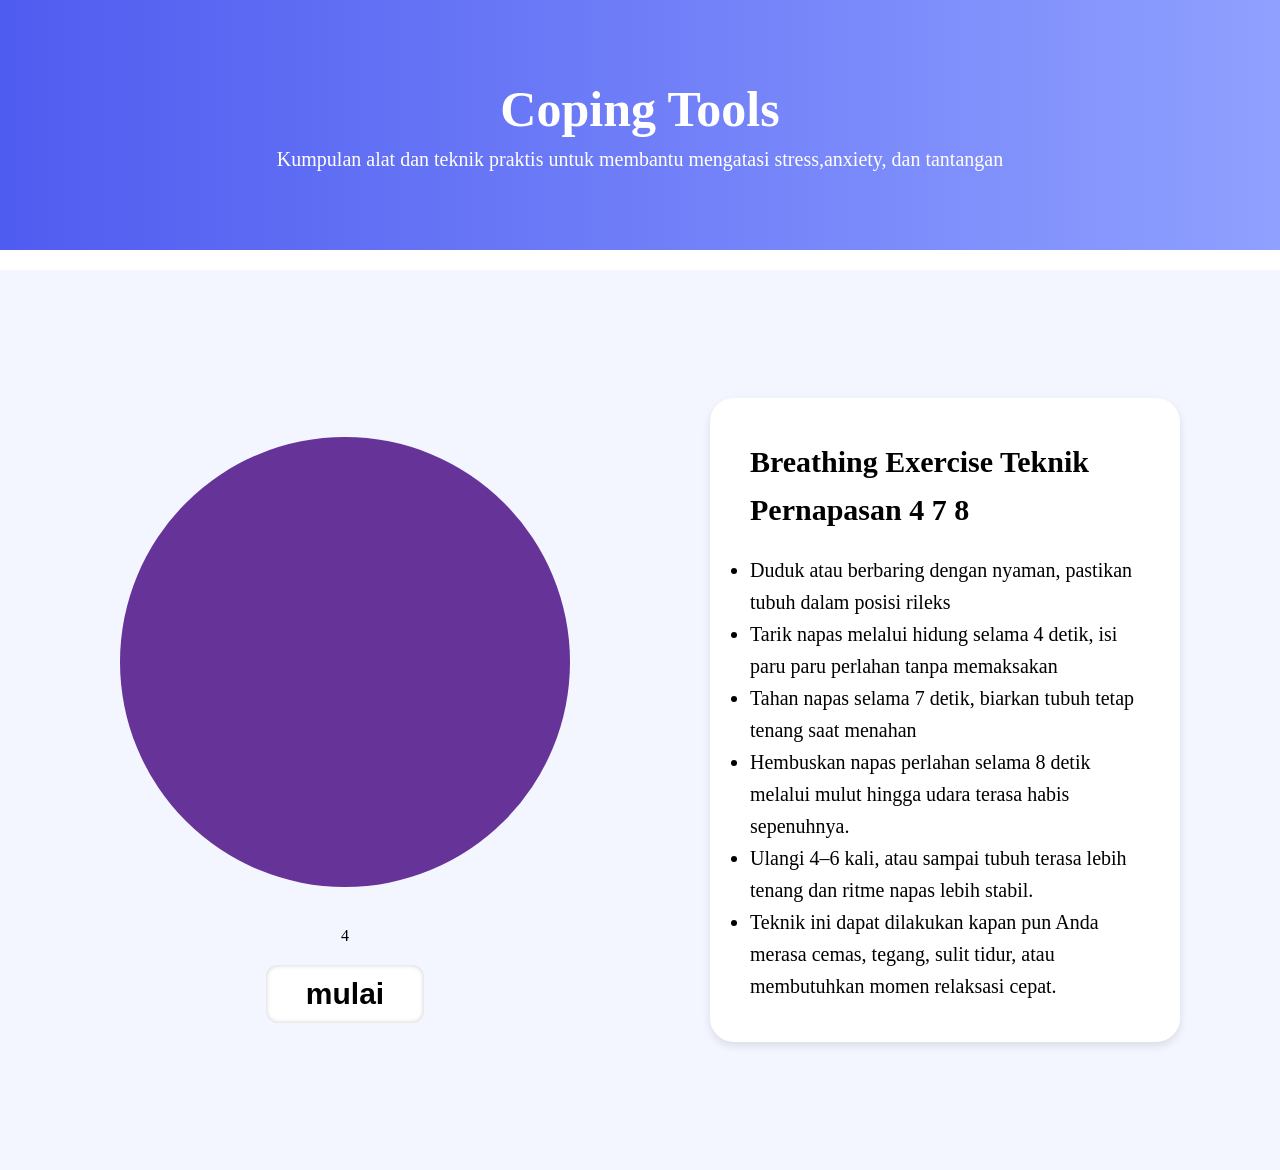
==== coping tools.html @ cb2680dc "bisa inhale exhale cuy" ====
<!doctype html>
<html lang="en">
  <head>
    <link rel="stylesheet" href="coping tools.css" />
    <meta charset="UTF-8" />
    <meta name="viewport" content="width=device-width, initial-scale=1.0" />
    <title>Coping tools</title>
  </head>

  <body>
    <div class="section">
      <div class="font">
        <h1>Coping Tools</h1>
        <h2>
          Kumpulan alat dan teknik praktis untuk membantu mengatasi
          stress,anxiety, dan tantangan
        </h2>
      </div>
    </div>

    <section class="breath">
      <div class="left">
        <div class="circle-outer">
          <div class="circle-inner"></div>
        </div>

        <div class="circle-center">
          <span class="count">4</span>
        </div>
        <button class="btn">mulai</button>
      </div>

      <div class="right">
        <h2>Breathing Exercise Teknik Pernapasan 4 7 8</h2>
        <ul>
          <li>
            Duduk atau berbaring dengan nyaman, pastikan tubuh dalam posisi
            rileks
          </li>
          <li>
            Tarik napas melalui hidung selama 4 detik, isi paru paru perlahan
            tanpa memaksakan
          </li>
          <li>
            Tahan napas selama 7 detik, biarkan tubuh tetap tenang saat menahan
          </li>
          <li>
            Hembuskan napas perlahan selama 8 detik melalui mulut hingga udara
            terasa habis sepenuhnya.
          </li>
          <li>
            Ulangi 4–6 kali, atau sampai tubuh terasa lebih tenang dan ritme
            napas lebih stabil.
          </li>
          <li>
            Teknik ini dapat dilakukan kapan pun Anda merasa cemas, tegang,
            sulit tidur, atau membutuhkan momen relaksasi cepat.
          </li>
        </ul>
      </div>
    </section>
    <script src="coping-tools.js"></script>
  </body>
</html>
---- coping tools.css ----
* {
  margin: 0;
  padding: 0;
  box-sizing: border-box;
}

.section {
  width: 100%;
  min-height: 250px;
  margin: 0px;
  padding: 0px;
  display: flex;
  justify-content: center;
  align-items: center;
  background: linear-gradient(to right, #4f5cf0, #8fa0ff);
}

.font {
  justify-content: center;
  text-align: center;
  color: white;
  font-style: normal;
  font-family: "Times New Roman", Times, serif;
}

.font h1 {
  font-size: 50px;
  font-weight: bold;
  margin-bottom: 10px;
}

.font h2 {
  font-size: 20px;
  font-weight: normal;
}

.right {
  flex: 1;
  display: flex;
  flex-direction: column;
  padding: 40px;
  border-radius: 24px;

  background: white;
  box-shadow: 0 4px 8px rgba(0, 0, 0, 0.1);
  gap: 20px;
  font-size: 20px;
  line-height: 1.6;
}

.left {
  display: flex;
  flex-direction: column;
  align-items: center;
  gap: 20px;
}

@media (max-width: 768px) {
  .breath {
    flex-direction: column;
    align-items: center;
  }
}

.breath {
  width: 100vw;
  min-height: 100vh;
  padding: 80px 100px;
  background: #f4f6ff;
  justify-content: center;
  display: flex;
  flex-direction: column;
  align-items: center;
  gap: 120px;
  flex-direction: row;
  margin-top: 20px;
}

.inner {
  .circle-inner {
    width: 260px;
    height: 260px;
    border-radius: 50%;
    background: #6f7cff;

    transition: transform 4s ease-in-out;
  }

  .inhale {
    transform: scale(1.3);
  }

  .exhale {
    transform: scale(0.75);
  }
}

.circle-outer {
  margin: 20px;
  display: flex;
  width: 450px;
  height: 450px;
  border-radius: 50%;
  background: rebeccapurple;
}

.inhale {
  transform: scale(1.15);
}

.exhale {
  transform: scale(1.15);
}

.btn {
  padding: 12px 40px;
  border-radius: 12px;
  border: none;
  background: white;
  box-shadow: inset 0 0 5px rgba(0, 0, 0, 0.2);
  font-size: 30px;
  font-weight: bold;
  cursor: pointer;
}
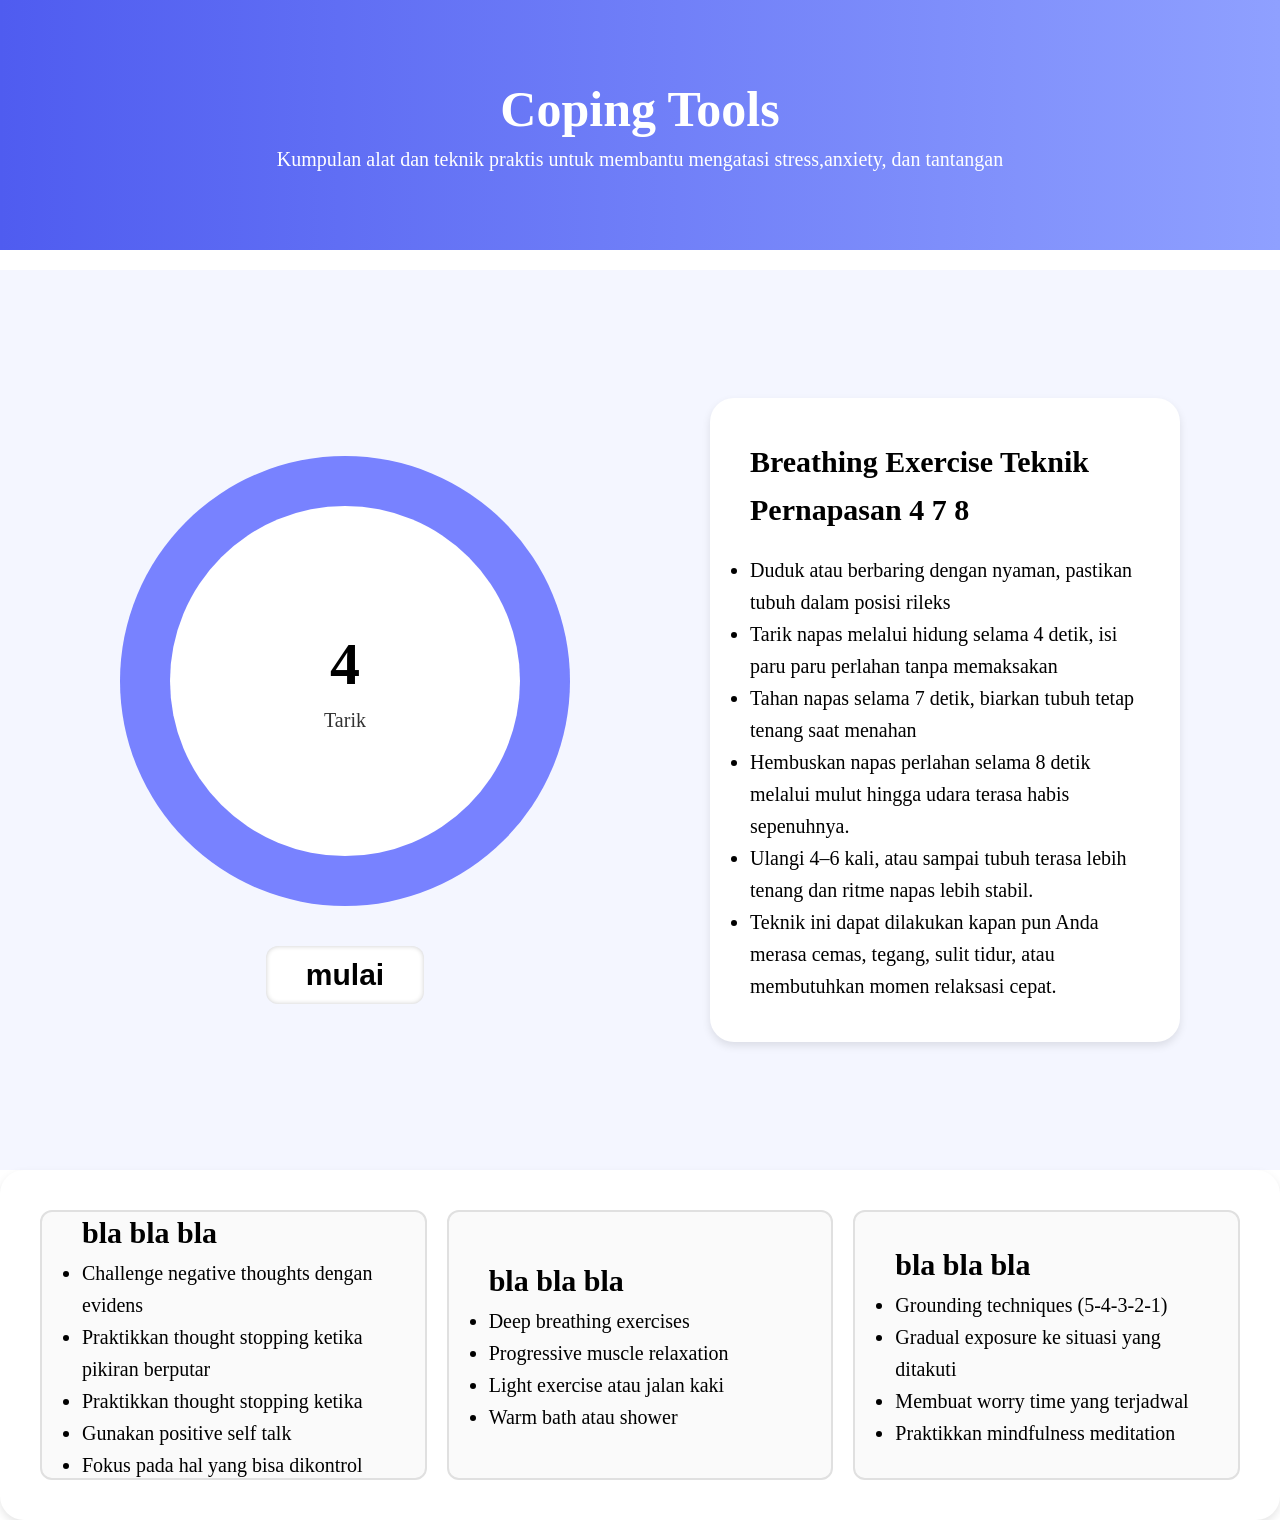
==== commit 10c71d6a: "commit ulang" ====
--- a/coping tools.html
+++ b/coping tools.html
@@ -8,7 +8,7 @@
   </head>
 
   <body>
-    <div class="section">
+    <div class="title">
       <div class="font">
         <h1>Coping Tools</h1>
         <h2>
@@ -22,11 +22,12 @@
       <div class="left">
         <div class="circle-outer">
           <div class="circle-inner"></div>
+          <div class="circle-center">
+            <span class="count">4</span>
+            <span class="label">Tarik</span>
+          </div>
         </div>
 
-        <div class="circle-center">
-          <span class="count">4</span>
-        </div>
         <button class="btn">mulai</button>
       </div>
 
@@ -59,6 +60,40 @@
         </ul>
       </div>
     </section>
+    <div class="parent2">
+      <div class="box">
+        <h2>bla bla bla</h2>
+        <ul>
+          <li>Challenge negative thoughts dengan evidens</li>
+          <li>Praktikkan thought stopping ketika pikiran berputar</li>
+          <li>Praktikkan thought stopping ketika</li>
+          <li>Gunakan positive self talk</li>
+          <li>Fokus pada hal yang bisa dikontrol</li>
+        </ul>
+      </div>
+
+      <div class="box">
+        <h2>bla bla bla</h2>
+        <ul>
+          <li>Deep breathing exercises</li>
+          <li>Progressive muscle relaxation</li>
+          <li>Light exercise atau jalan kaki</li>
+          <li>Warm bath atau shower</li>
+        </ul>
+      </div>
+
+      <div class="box">
+        <h2>bla bla bla</h2>
+        <ul>
+          <li>Grounding techniques (5-4-3-2-1)</li>
+          <li>Gradual exposure ke situasi yang ditakuti</li>
+          <li>Membuat worry time yang terjadwal</li>
+          <li>Praktikkan mindfulness meditation</li>
+      </div>
+        </ul>
+      </div>
+    </div>
+
     <script src="coping-tools.js"></script>
   </body>
 </html>
--- a/coping tools.css
+++ b/coping tools.css
@@ -4,7 +4,7 @@
   box-sizing: border-box;
 }
 
-.section {
+.title {
   width: 100%;
   min-height: 250px;
   margin: 0px;
@@ -76,34 +76,62 @@
   margin-top: 20px;
 }
 
-.inner {
-  .circle-inner {
-    width: 260px;
-    height: 260px;
-    border-radius: 50%;
-    background: #6f7cff;
-
-    transition: transform 4s ease-in-out;
-  }
-
-  .inhale {
-    transform: scale(1.3);
-  }
-
-  .exhale {
-    transform: scale(0.75);
-  }
+.count {
+  font-size: 40px;
+  font-weight: bold;
+  color: black;
+  user-select: none;
+}
+.label {
+  font-size: 30px;
+  margin-top: 6px;
+  opacity: 0.8;
+}
+.circle-inner {
+  width: 350px;
+  height: 350px;
+  border-radius: 50%;
+  background: #ffffff;
+  display: flex;
+  justify-content: center;
+  align-items: center;
+  transition: transform 4s ease-in-out;
 }
 
 .circle-outer {
   margin: 20px;
-  display: flex;
   width: 450px;
   height: 450px;
   border-radius: 50%;
-  background: rebeccapurple;
+  background: #7882ff;
+  display: flex;
+  justify-content: center;
+  align-items: center;
+  position: relative;
 }
 
+.circle-center {
+  position: absolute;
+  top: 50%;
+  left: 50%;
+  transform: translate(-50%, -50%);
+
+  display: flex;
+  flex-direction: column;
+  align-items: center;
+}
+
+.count {
+  font-size: 60px;
+  font-weight: bold;
+  color: black;
+}
+
+.label {
+  font-size: 20px;
+  margin-top: 10px;
+  opacity: 0.8;
+}
 .inhale {
   transform: scale(1.15);
 }
@@ -122,3 +150,32 @@
   font-weight: bold;
   cursor: pointer;
 }
+
+.parent2 {
+  flex: 1;
+  display: flex;
+  flex-direction: row;
+  padding: 40px;
+  border-radius: 24px;
+  align-items: center;
+  justify-content: center;
+
+  background: white;
+  box-shadow: 0 4px 8px rgba(0, 0, 0, 0.1);
+  gap: 20px;
+  font-size: 20px;
+  line-height: 1.6;
+}
+
+.box {
+  flex: 1;
+  display: flex;
+  flex-direction: column;
+  justify-content: center;
+
+  height: 270px;
+  padding: 40px;
+  border: 2px solid #e0e0e0;
+  border-radius: 12px;
+  background: #fafafa;
+}
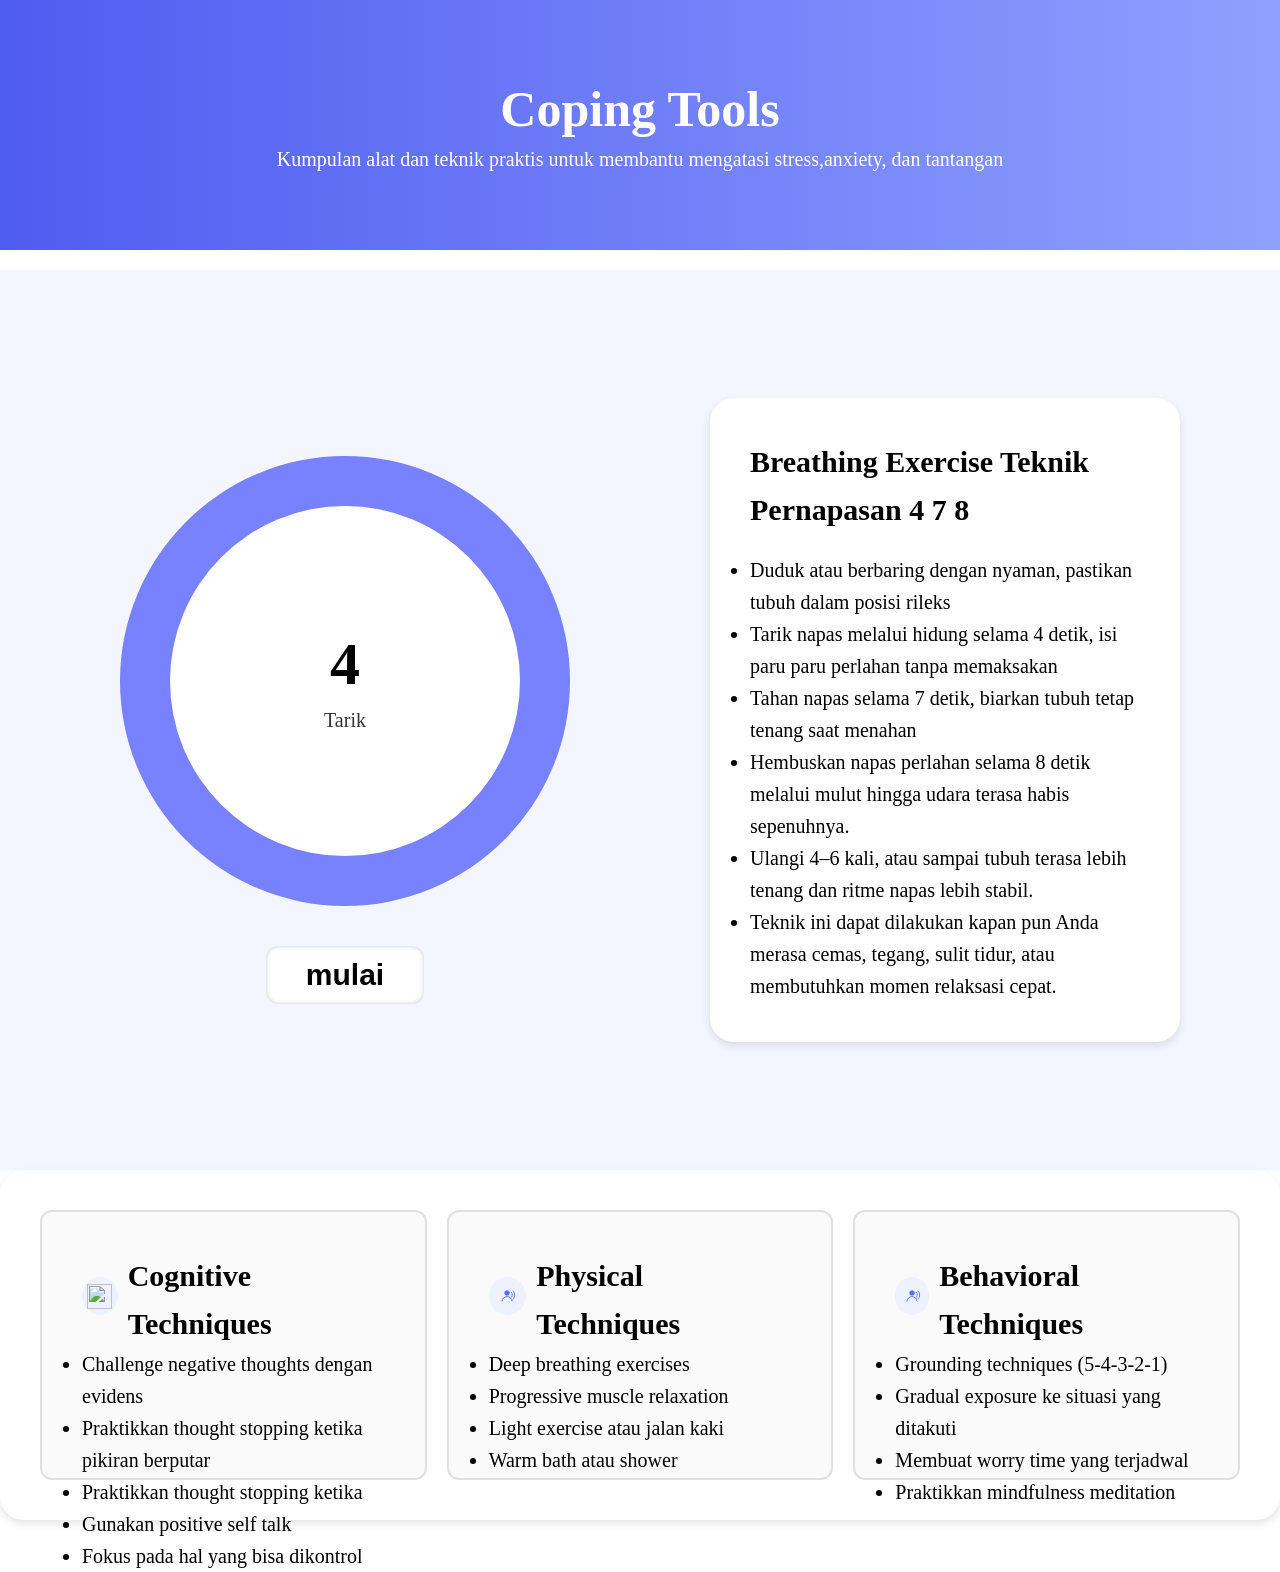
==== commit 0ac05046: "page 1 selesai" ====
--- a/coping tools.html
+++ b/coping tools.html
@@ -60,9 +60,15 @@
         </ul>
       </div>
     </section>
+
     <div class="parent2">
       <div class="box">
-        <h2>bla bla bla</h2>
+        <div class="logo-left">
+          <div class="mini-logo">
+            <image height="25" width="25" src="asset/Vector.svg" />
+          </div>
+          <h2>Cognitive Techniques</h2>
+        </div>
         <ul>
           <li>Challenge negative thoughts dengan evidens</li>
           <li>Praktikkan thought stopping ketika pikiran berputar</li>
@@ -73,7 +79,21 @@
       </div>
 
       <div class="box">
-        <h2>bla bla bla</h2>
+        <div class="logo-left">
+          <div class="mini-logo">
+            <svg viewBox="0 0 64 64">
+              <circle cx="32" cy="22" r="8" />
+              <path
+                d="M16 48c0-8 8-14 16-14s16 6 16 14"
+                fill="none"
+                stroke-width="3"
+              />
+              <path d="M46 20c4 4 4 12 0 16" fill="none" stroke-width="3" />
+              <path d="M52 16c6 6 6 20 0 26" fill="none" stroke-width="3" />
+            </svg>
+          </div>
+          <h2>Physical Techniques</h2>
+        </div>
         <ul>
           <li>Deep breathing exercises</li>
           <li>Progressive muscle relaxation</li>
@@ -83,13 +103,26 @@
       </div>
 
       <div class="box">
-        <h2>bla bla bla</h2>
+        <div class="logo-left">
+          <div class="mini-logo">
+            <svg viewBox="0 0 64 64">
+              <circle cx="32" cy="22" r="8" />
+              <path
+                d="M16 48c0-8 8-14 16-14s16 6 16 14"
+                fill="none"
+                stroke-width="3"
+              />
+              <path d="M46 20c4 4 4 12 0 16" fill="none" stroke-width="3" />
+              <path d="M52 16c6 6 6 20 0 26" fill="none" stroke-width="3" />
+            </svg>
+          </div>
+          <h2>Behavioral Techniques</h2>
+        </div>
         <ul>
           <li>Grounding techniques (5-4-3-2-1)</li>
           <li>Gradual exposure ke situasi yang ditakuti</li>
           <li>Membuat worry time yang terjadwal</li>
           <li>Praktikkan mindfulness meditation</li>
-      </div>
         </ul>
       </div>
     </div>
--- a/coping tools.css
+++ b/coping tools.css
@@ -171,7 +171,7 @@
   flex: 1;
   display: flex;
   flex-direction: column;
-  justify-content: center;
+ 
 
   height: 270px;
   padding: 40px;
@@ -179,3 +179,29 @@
   border-radius: 12px;
   background: #fafafa;
 }
+
+.mini-logo {
+  width: 38px;
+  height: 38px;
+  background: #eef1ff;
+  border-radius: 50%;
+  display: flex;
+  align-items: center;
+  justify-content: center;
+  margin-bottom: 8px;
+}
+
+.mini-logo svg {
+  width: 20px;
+  height: 20px;
+  stroke: #5b6cff;
+  fill: #5b6cff;
+  stroke-linecap: round;
+  stroke-linejoin: round;
+}
+
+.logo-left {
+  display: flex;
+  align-items: center;
+  gap: 10px;
+}
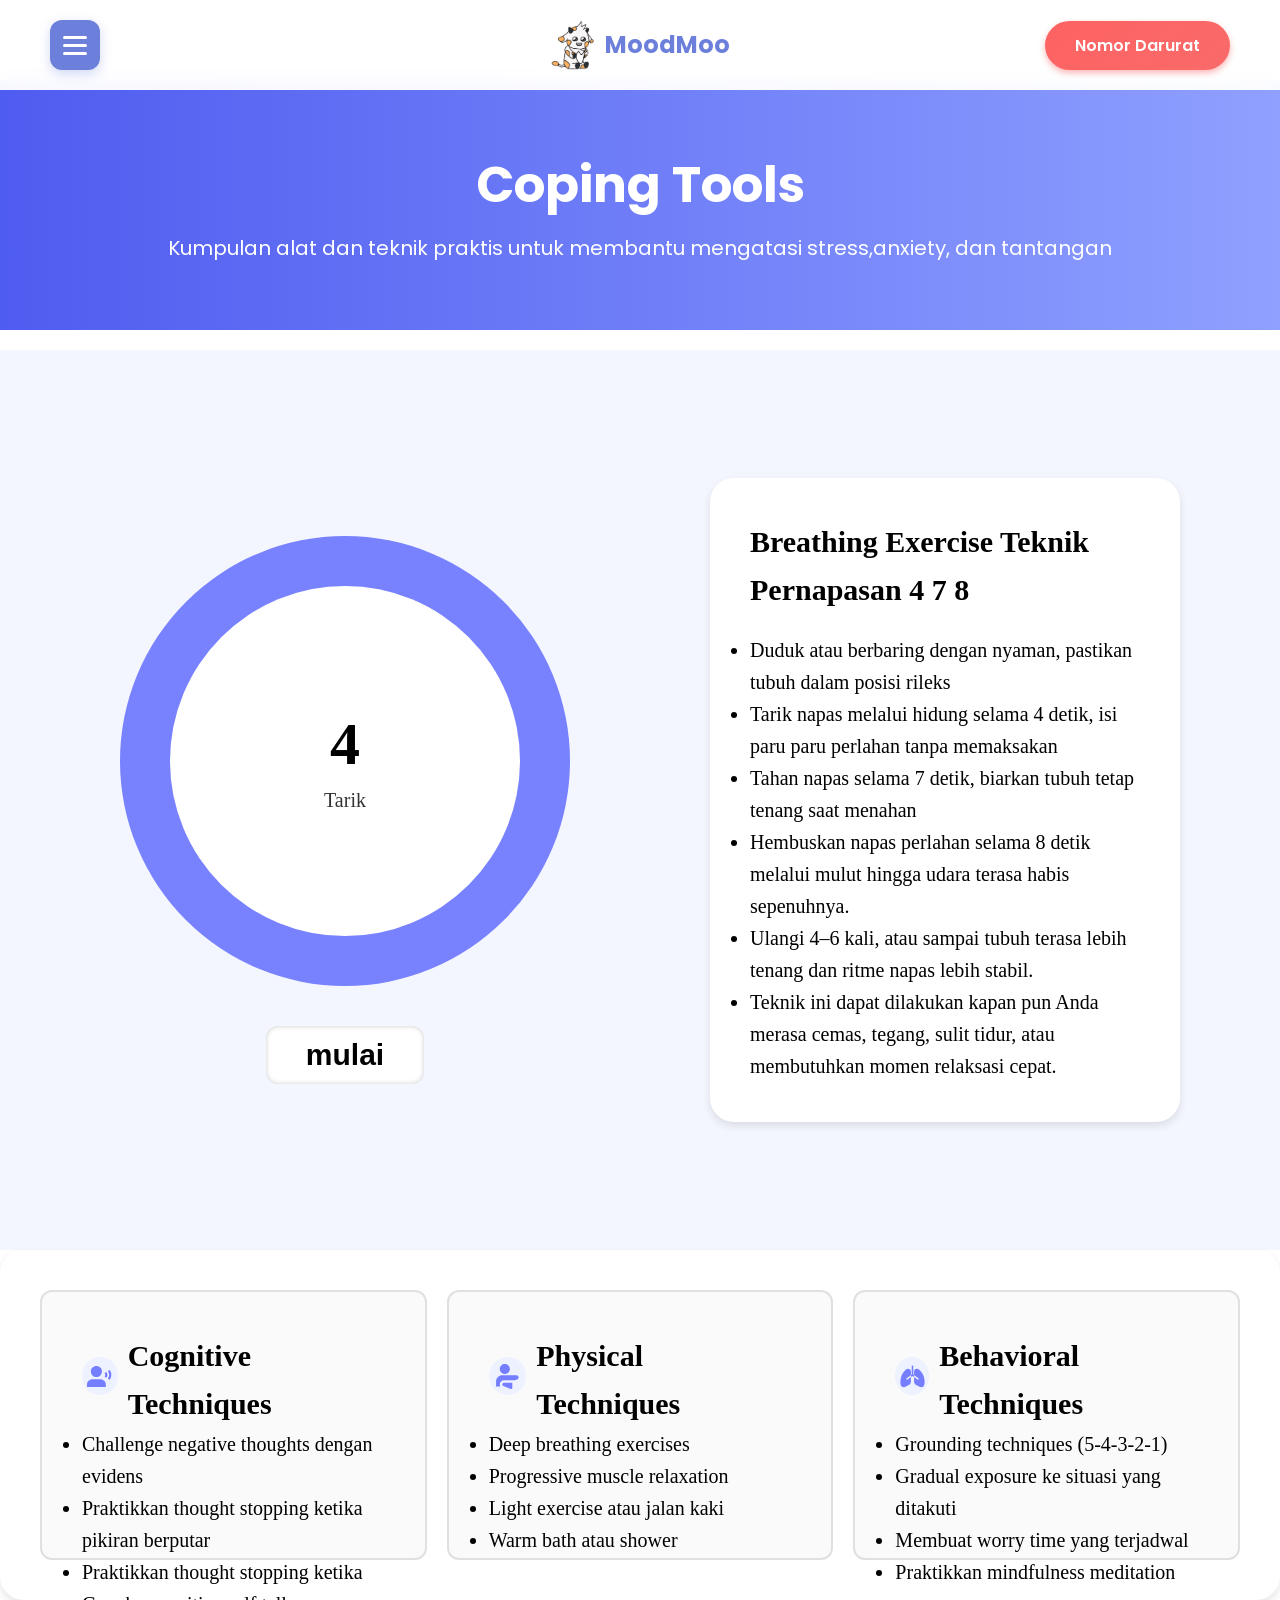
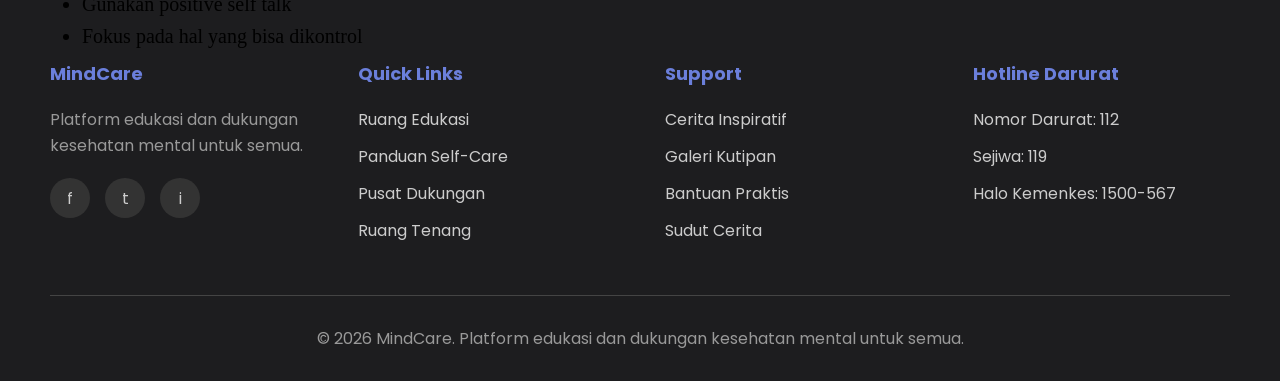
==== commit df5a49a8: "push semua" ====
--- a/coping tools.html
+++ b/coping tools.html
@@ -1,13 +1,80 @@
 <!doctype html>
 <html lang="en">
   <head>
+    <link
+      href="https://fonts.googleapis.com/css2?family=Poppins:wght@300;400;500;600;700;800&display=swap"
+      rel="stylesheet"
+    />
     <link rel="stylesheet" href="coping tools.css" />
+    <link rel="stylesheet" href="navbar.css" />
     <meta charset="UTF-8" />
     <meta name="viewport" content="width=device-width, initial-scale=1.0" />
     <title>Coping tools</title>
   </head>
 
   <body>
+    <nav id="navbar">
+      <div class="nav-left">
+        <div class="hamburger-menu" id="hamburgerMenu">
+          <span class="hamburger-line"></span>
+          <span class="hamburger-line"></span>
+          <span class="hamburger-line"></span>
+        </div>
+      </div>
+      <div class="logo">
+        <img src="sapi-imup.PNG" alt="Logo MoodMoo" class="logo-icon" />
+        <span>MoodMoo</span>
+      </div>
+      <ul class="nav-links"></ul>
+      <a href="#hotline" class="cta-button">Nomor Darurat</a>
+    </nav>
+
+    <div class="sidebar-overlay" id="sidebarOverlay"></div>
+
+    <div class="sidebar-nav" id="sidebarNav">
+      <div class="sidebar-header">
+        <div class="sidebar-logo">
+          <span class="sidebar-logo-icon">💙</span>
+          <span>MoodMoo</span>
+        </div>
+        <p class="sidebar-tagline">Teman Baik untuk Perasaanmu</p>
+      </div>
+      <ul class="sidebar-menu">
+        <li class="sidebar-menu-item">
+          <a href="home.html" class="sidebar-menu-link">HOME</a>
+        </li>
+        <li class="sidebar-menu-item">
+          <a href="edukasi.html" class="sidebar-menu-link">
+            Edukasi Mental Health
+          </a>
+        </li>
+        <li class="sidebar-menu-item">
+          <a href="selfcare.html" class="sidebar-menu-link">Self Care Guide</a>
+        </li>
+        <li class="sidebar-menu-item">
+          <a href="stories.html" class="sidebar-menu-link">Inspiring story</a>
+        </li>
+        <li class="sidebar-menu-item">
+          <a href="#" class="sidebar-menu-link">Visual Quotes</a>
+        </li>
+        <li class="sidebar-menu-item">
+          <a href="coping tools.html" class="sidebar-menu-link active">
+            Coping Tools
+          </a>
+        </li>
+        <li class="sidebar-menu-item">
+          <a href="#" class="sidebar-menu-link">Resource Hub</a>
+        </li>
+        <li class="sidebar-menu-item">
+          <a href="mindfullness.html" class="sidebar-menu-link">Mindfulness</a>
+        </li>
+        <li class="sidebar-menu-item">
+          <a href="sudutcerita.html" class="sidebar-menu-link">Sudut Cerita</a>
+        </li>
+      </ul>
+      <div class="sidebar-footer">©Copyright MindCare 2026</div>
+    </div>
+
     <div class="title">
       <div class="font">
         <h1>Coping Tools</h1>
@@ -65,7 +132,7 @@
       <div class="box">
         <div class="logo-left">
           <div class="mini-logo">
-            <image height="25" width="25" src="asset/Vector.svg" />
+            <img height="25" width="25" src="asset/CT.svg" />
           </div>
           <h2>Cognitive Techniques</h2>
         </div>
@@ -81,16 +148,7 @@
       <div class="box">
         <div class="logo-left">
           <div class="mini-logo">
-            <svg viewBox="0 0 64 64">
-              <circle cx="32" cy="22" r="8" />
-              <path
-                d="M16 48c0-8 8-14 16-14s16 6 16 14"
-                fill="none"
-                stroke-width="3"
-              />
-              <path d="M46 20c4 4 4 12 0 16" fill="none" stroke-width="3" />
-              <path d="M52 16c6 6 6 20 0 26" fill="none" stroke-width="3" />
-            </svg>
+            <img height="25" width="25" src="asset/PT.svg" />
           </div>
           <h2>Physical Techniques</h2>
         </div>
@@ -105,16 +163,7 @@
       <div class="box">
         <div class="logo-left">
           <div class="mini-logo">
-            <svg viewBox="0 0 64 64">
-              <circle cx="32" cy="22" r="8" />
-              <path
-                d="M16 48c0-8 8-14 16-14s16 6 16 14"
-                fill="none"
-                stroke-width="3"
-              />
-              <path d="M46 20c4 4 4 12 0 16" fill="none" stroke-width="3" />
-              <path d="M52 16c6 6 6 20 0 26" fill="none" stroke-width="3" />
-            </svg>
+            <img height="25" width="25" src="asset/BT.svg" />
           </div>
           <h2>Behavioral Techniques</h2>
         </div>
@@ -127,6 +176,54 @@
       </div>
     </div>
 
+    <footer>
+      <div class="footer-content">
+        <div class="footer-section">
+          <h3>MindCare</h3>
+          <p style="color: #999; line-height: 1.6">
+            Platform edukasi dan dukungan kesehatan mental untuk semua.
+          </p>
+          <div class="social-links">
+            <a href="#" class="social-icon">f</a>
+            <a href="#" class="social-icon">t</a>
+            <a href="#" class="social-icon">i</a>
+          </div>
+        </div>
+        <div class="footer-section">
+          <h3>Quick Links</h3>
+          <ul>
+            <li><a href="#">Ruang Edukasi</a></li>
+            <li><a href="#">Panduan Self-Care</a></li>
+            <li><a href="#">Pusat Dukungan</a></li>
+            <li><a href="#">Ruang Tenang</a></li>
+          </ul>
+        </div>
+        <div class="footer-section">
+          <h3>Support</h3>
+          <ul>
+            <li><a href="#">Cerita Inspiratif</a></li>
+            <li><a href="#">Galeri Kutipan</a></li>
+            <li><a href="#">Bantuan Praktis</a></li>
+            <li><a href="#">Sudut Cerita</a></li>
+          </ul>
+        </div>
+        <div class="footer-section">
+          <h3>Hotline Darurat</h3>
+          <ul>
+            <li><a href="tel:112">Nomor Darurat: 112</a></li>
+            <li><a href="tel:119">Sejiwa: 119</a></li>
+            <li><a href="tel:1500567">Halo Kemenkes: 1500-567</a></li>
+          </ul>
+        </div>
+      </div>
+      <div class="footer-bottom">
+        <p>
+          &copy; 2026 MindCare. Platform edukasi dan dukungan kesehatan mental
+          untuk semua.
+        </p>
+      </div>
+    </footer>
     <script src="coping-tools.js"></script>
+    <script src="navbar.js"></script>
   </body>
 </html>
--- a/coping tools.css
+++ b/coping tools.css
@@ -8,7 +8,8 @@
   width: 100%;
   min-height: 250px;
   margin: 0px;
-  padding: 0px;
+  margin-top: 80px;
+  padding: 20px;
   display: flex;
   justify-content: center;
   align-items: center;
@@ -20,7 +21,7 @@
   text-align: center;
   color: white;
   font-style: normal;
-  font-family: "Times New Roman", Times, serif;
+  font-family: "Poppins", sans-serif;
 }
 
 .font h1 {
@@ -171,7 +172,6 @@
   flex: 1;
   display: flex;
   flex-direction: column;
- 
 
   height: 270px;
   padding: 40px;
@@ -204,4 +204,4 @@
   display: flex;
   align-items: center;
   gap: 10px;
-}+}
--- a/navbar.css
+++ b/navbar.css
@@ -0,0 +1,374 @@
+/* ========================================
+   NAVBAR, SIDEBAR (HAMBURGER), & FOOTER
+   Shared styles — link file ini di semua halaman
+   ======================================== */
+
+/* --- Font --- */
+nav,
+.sidebar-nav,
+footer {
+  font-family: "Poppins", sans-serif;
+}
+
+/* --- Sidebar Navigation (Hamburger Menu) --- */
+.sidebar-nav {
+  position: fixed;
+  top: 0;
+  left: -100%;
+  width: 320px;
+  height: 100vh;
+  background: white;
+  z-index: 2000;
+  transition: left 0.4s cubic-bezier(0.68, -0.55, 0.265, 1.55);
+  box-shadow: 2px 0 20px rgba(0, 0, 0, 0.1);
+  overflow-y: auto;
+}
+
+.sidebar-nav.active {
+  left: 0;
+}
+
+.sidebar-header {
+  background: linear-gradient(135deg, #6b7fdb 0%, #5a6ec9 100%);
+  padding: 40px 30px;
+  color: white;
+}
+
+.sidebar-logo {
+  display: flex;
+  align-items: center;
+  gap: 12px;
+  font-size: 28px;
+  font-weight: bold;
+  margin-bottom: 10px;
+}
+
+.sidebar-logo-icon {
+  font-size: 32px;
+}
+
+.sidebar-tagline {
+  font-size: 14px;
+  opacity: 0.9;
+  font-weight: 400;
+}
+
+.sidebar-menu {
+  padding: 30px 0;
+}
+
+.sidebar-menu-item {
+  list-style: none;
+}
+
+.sidebar-menu-link {
+  display: block;
+  padding: 18px 30px;
+  color: #2c3e50;
+  text-decoration: none;
+  font-size: 18px;
+  font-weight: 500;
+  transition: all 0.3s ease;
+  border-left: 4px solid transparent;
+}
+
+.sidebar-menu-link:hover {
+  background: #f8f9fe;
+  border-left-color: #6b7fdb;
+  color: #6b7fdb;
+  padding-left: 35px;
+}
+
+.sidebar-menu-link.active {
+  background: #f8f9fe;
+  border-left-color: #6b7fdb;
+  color: #6b7fdb;
+}
+
+.sidebar-footer {
+  padding: 30px;
+  border-top: 1px solid #e5e5e5;
+  text-align: center;
+  color: #999;
+  font-size: 13px;
+}
+
+.sidebar-overlay {
+  position: fixed;
+  top: 0;
+  left: 0;
+  width: 100%;
+  height: 100vh;
+  background: rgba(0, 0, 0, 0.5);
+  z-index: 1500;
+  opacity: 0;
+  visibility: hidden;
+  transition: all 0.3s ease;
+}
+
+.sidebar-overlay.active {
+  opacity: 1;
+  visibility: visible;
+}
+
+/* --- Header / Navbar --- */
+nav {
+  position: fixed;
+  top: 0;
+  width: 100%;
+  background: rgba(255, 255, 255, 0.95);
+  backdrop-filter: blur(10px);
+  padding: 20px 50px;
+  display: flex;
+  justify-content: space-between;
+  align-items: center;
+  z-index: 1000;
+  transition: all 0.3s ease;
+}
+
+nav.scrolled {
+  box-shadow: 0 2px 20px rgba(0, 0, 0, 0.1);
+}
+
+#navbar {
+  background: rgba(255, 255, 255, 0.95);
+}
+
+#navbar.scrolled {
+  background: rgba(255, 255, 255, 0.7);
+}
+
+.nav-left {
+  display: flex;
+  align-items: center;
+  gap: 20px;
+}
+
+.logo {
+  position: absolute;
+  left: 50%;
+  transform: translateX(-50%);
+  display: flex;
+  align-items: center;
+  gap: 10px;
+  font-size: 24px;
+  font-weight: bold;
+  color: #6b7fdb;
+  cursor: pointer;
+}
+
+.hamburger-menu {
+  width: 50px;
+  height: 50px;
+  background: #6b7fdb;
+  border-radius: 12px;
+  display: flex;
+  flex-direction: column;
+  justify-content: center;
+  align-items: center;
+  gap: 5px;
+  cursor: pointer;
+  transition: all 0.3s ease;
+  box-shadow: 0 4px 12px rgba(107, 127, 219, 0.3);
+}
+
+.hamburger-menu:hover {
+  background: #5a6ec9;
+  transform: translateY(-2px);
+  box-shadow: 0 6px 16px rgba(107, 127, 219, 0.4);
+}
+
+.hamburger-line {
+  width: 24px;
+  height: 3px;
+  background: white;
+  border-radius: 2px;
+  transition: all 0.3s ease;
+}
+
+.hamburger-menu:hover .hamburger-line:nth-child(1),
+.hamburger-menu:hover .hamburger-line:nth-child(3) {
+  width: 20px;
+}
+
+.hamburger-menu.active .hamburger-line:nth-child(1) {
+  transform: translateY(8px) rotate(45deg);
+}
+
+.hamburger-menu.active .hamburger-line:nth-child(2) {
+  opacity: 0;
+}
+
+.hamburger-menu.active .hamburger-line:nth-child(3) {
+  transform: translateY(-8px) rotate(-45deg);
+}
+
+.logo-icon {
+  width: 45px;
+  height: auto;
+}
+
+.nav-links {
+  display: flex;
+  gap: 40px;
+  list-style: none;
+}
+
+.nav-links a {
+  text-decoration: none;
+  color: #1d1d1f;
+  font-weight: 500;
+  position: relative;
+  transition: color 0.3s ease;
+}
+
+.nav-links a::after {
+  content: "";
+  position: absolute;
+  bottom: -5px;
+  left: 0;
+  width: 0;
+  height: 2px;
+  background: #6b7fdb;
+  transition: width 0.3s ease;
+}
+
+.nav-links a:hover::after {
+  width: 100%;
+}
+
+.nav-links a:hover {
+  color: #6b7fdb;
+}
+
+.cta-button {
+  background: linear-gradient(135deg, #fe6262 0%, #fa6a6a 100%, #fff2f2 45%);
+  color: white;
+  padding: 12px 30px;
+  border-radius: 50px;
+  text-decoration: none;
+  font-weight: 600;
+  transition: all 0.3s ease;
+  box-shadow: 0 3px 6px rgba(245, 47, 47, 0.35);
+}
+
+.cta-button:hover {
+  background: linear-gradient(135deg, #e02424 0%, #f52f2f 60%, #ffdada 100%);
+  transform: translateY(-2px);
+  box-shadow: 0 6px 20px rgba(245, 47, 47, 0.45);
+}
+
+/* --- Footer --- */
+footer {
+  background: #1d1d1f;
+  color: white;
+  padding: 60px 50px 30px;
+}
+
+.footer-content {
+  max-width: 1200px;
+  margin: 0 auto;
+  display: grid;
+  grid-template-columns: repeat(4, 1fr);
+  gap: 50px;
+  margin-bottom: 40px;
+}
+
+.footer-section h3 {
+  font-size: 18px;
+  margin-bottom: 20px;
+  color: #6b7fdb;
+}
+
+.footer-section ul {
+  list-style: none;
+}
+
+.footer-section ul li {
+  margin-bottom: 12px;
+}
+
+.footer-section a {
+  color: #ccc;
+  text-decoration: none;
+  transition: color 0.3s ease;
+}
+
+.footer-section a:hover {
+  color: #6b7fdb;
+}
+
+.footer-bottom {
+  text-align: center;
+  padding-top: 30px;
+  border-top: 1px solid #444;
+  color: #999;
+}
+
+.social-links {
+  display: flex;
+  gap: 15px;
+  margin-top: 20px;
+}
+
+.social-icon {
+  width: 40px;
+  height: 40px;
+  background: #333;
+  border-radius: 50%;
+  display: flex;
+  align-items: center;
+  justify-content: center;
+  color: white;
+  text-decoration: none;
+  transition: all 0.3s ease;
+}
+
+.social-icon:hover {
+  background: #6b7fdb;
+  transform: translateY(-3px);
+}
+
+/* --- Responsive --- */
+@media (max-width: 768px) {
+  nav {
+    padding: 15px 20px;
+  }
+
+  .hamburger-menu {
+    width: 45px;
+    height: 45px;
+  }
+
+  .hamburger-line {
+    width: 20px;
+  }
+
+  .nav-links {
+    display: none;
+  }
+
+  #navbar {
+    position: fixed;
+    top: 0;
+    left: 0;
+    width: 100%;
+    background: rgba(255, 255, 255, 1);
+    transition:
+      background 0.3s ease,
+      backdrop-filter 0.3s ease,
+      box-shadow 0.3s ease;
+    z-index: 1000;
+  }
+
+  #navbar.scrolled {
+    background: rgba(255, 255, 255, 0.75);
+    backdrop-filter: blur(10px);
+    -webkit-backdrop-filter: blur(10px);
+    box-shadow: 0 8px 20px rgba(0, 0, 0, 0.08);
+  }
+
+  .footer-content {
+    grid-template-columns: 1fr;
+  }
+}
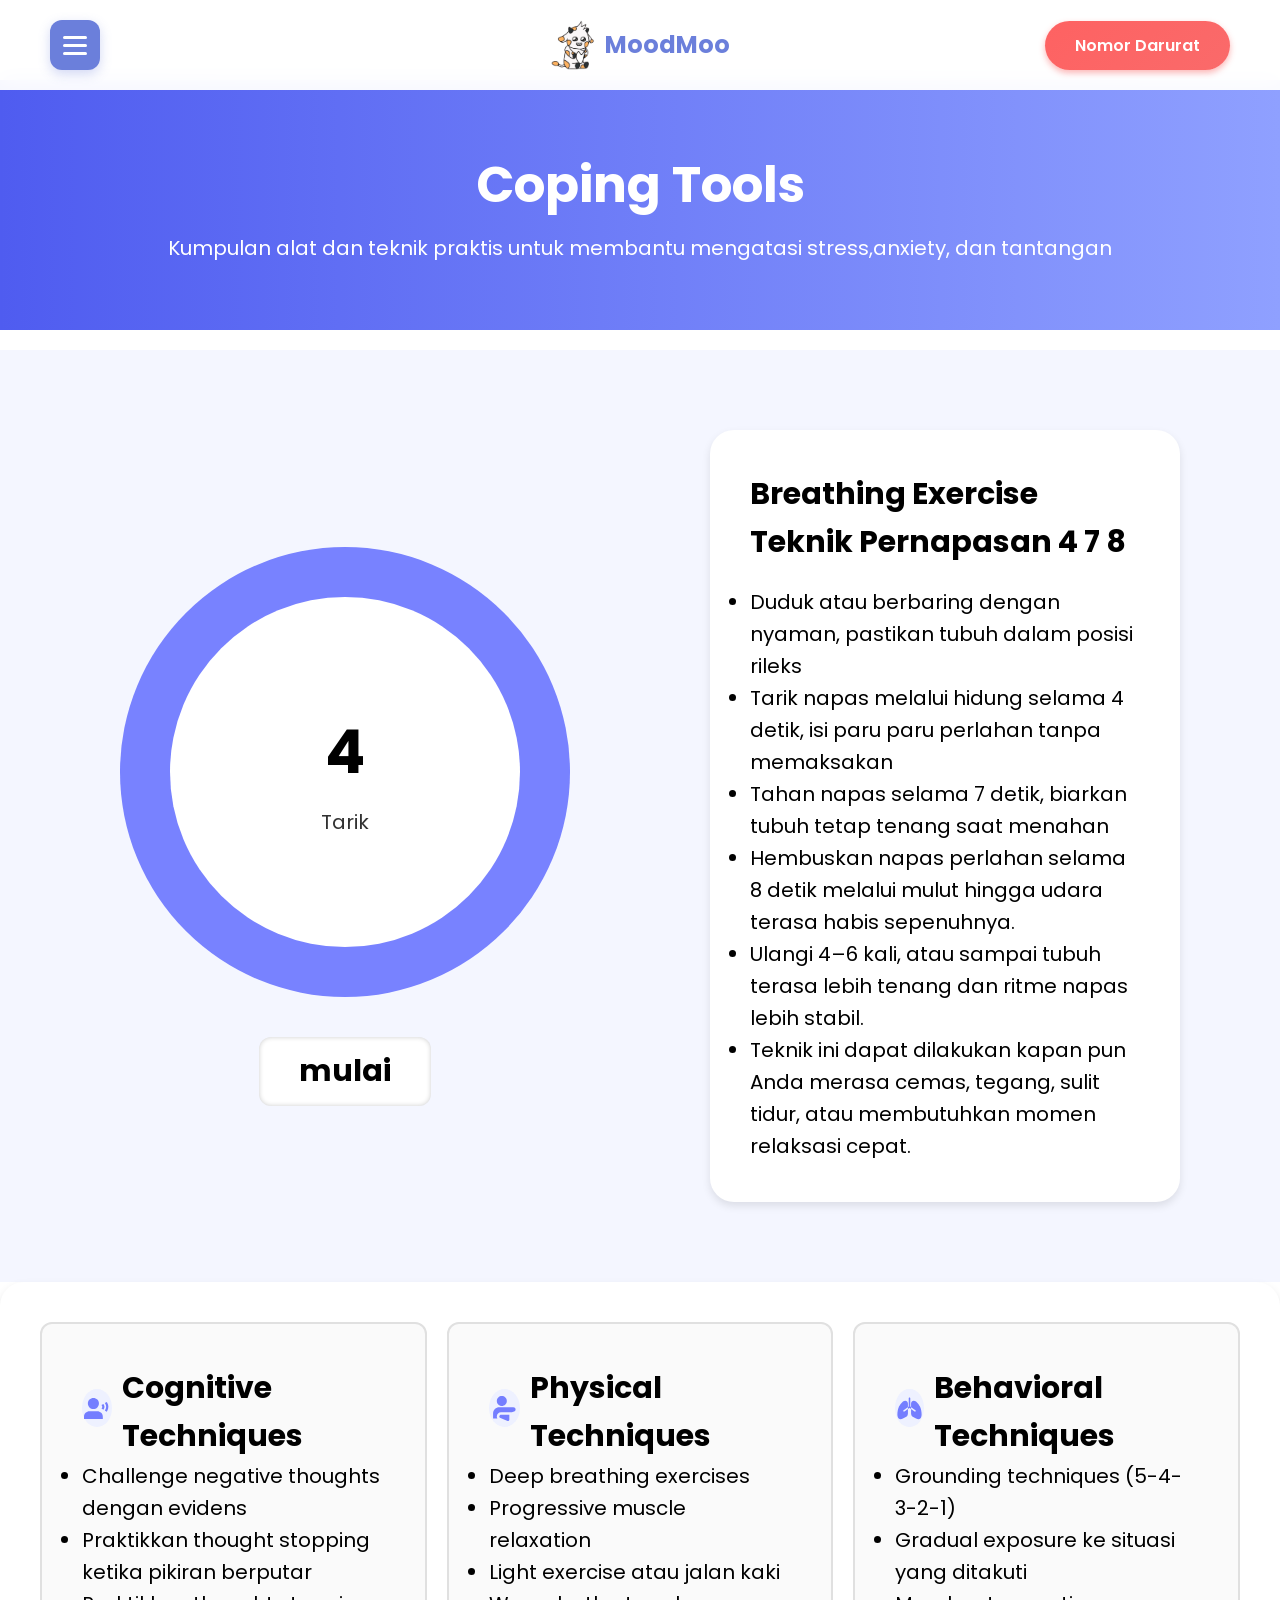
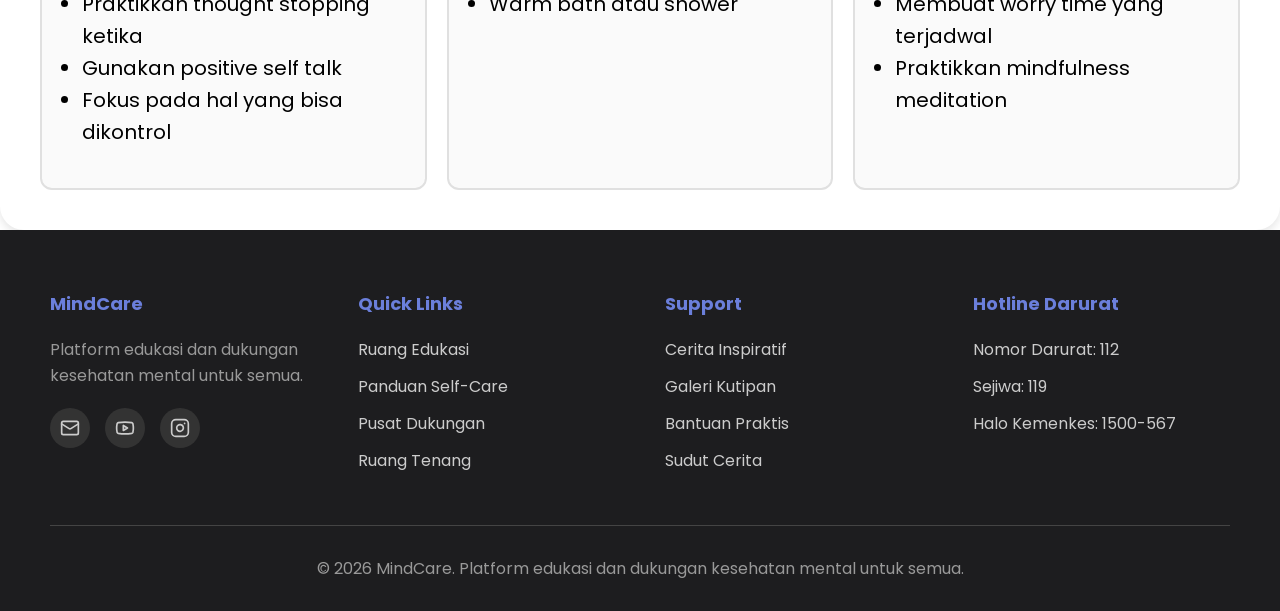
==== commit ca353df9: "update 2" ====
--- a/coping tools.html
+++ b/coping tools.html
@@ -34,14 +34,18 @@
     <div class="sidebar-nav" id="sidebarNav">
       <div class="sidebar-header">
         <div class="sidebar-logo">
-          <span class="sidebar-logo-icon">💙</span>
+          <img
+            src="sapi-imup.PNG"
+            alt="Logo MoodMoo"
+            style="width: 40px; height: auto"
+          />
           <span>MoodMoo</span>
         </div>
         <p class="sidebar-tagline">Teman Baik untuk Perasaanmu</p>
       </div>
       <ul class="sidebar-menu">
         <li class="sidebar-menu-item">
-          <a href="home.html" class="sidebar-menu-link">HOME</a>
+          <a href="home.html" class="sidebar-menu-link">Home</a>
         </li>
         <li class="sidebar-menu-item">
           <a href="edukasi.html" class="sidebar-menu-link">
@@ -55,7 +59,7 @@
           <a href="stories.html" class="sidebar-menu-link">Inspiring story</a>
         </li>
         <li class="sidebar-menu-item">
-          <a href="#" class="sidebar-menu-link">Visual Quotes</a>
+          <a href="visual-quotes.html" class="sidebar-menu-link">Visual Quotes</a>
         </li>
         <li class="sidebar-menu-item">
           <a href="coping tools.html" class="sidebar-menu-link active">
@@ -63,7 +67,7 @@
           </a>
         </li>
         <li class="sidebar-menu-item">
-          <a href="#" class="sidebar-menu-link">Resource Hub</a>
+          <a href="resource-hub.html" class="sidebar-menu-link">Resource Hub</a>
         </li>
         <li class="sidebar-menu-item">
           <a href="mindfullness.html" class="sidebar-menu-link">Mindfulness</a>
@@ -176,7 +180,7 @@
       </div>
     </div>
 
-    <footer>
+    <footer id="hotline">
       <div class="footer-content">
         <div class="footer-section">
           <h3>MindCare</h3>
@@ -184,27 +188,33 @@
             Platform edukasi dan dukungan kesehatan mental untuk semua.
           </p>
           <div class="social-links">
-            <a href="#" class="social-icon">f</a>
-            <a href="#" class="social-icon">t</a>
-            <a href="#" class="social-icon">i</a>
+            <a href="#" class="social-icon" aria-label="Email">
+              <svg xmlns="http://www.w3.org/2000/svg" width="20" height="20" viewBox="0 0 24 24" fill="none" stroke="currentColor" stroke-width="2" stroke-linecap="round" stroke-linejoin="round"><rect width="20" height="16" x="2" y="4" rx="2"/><path d="m22 7-8.97 5.7a1.94 1.94 0 0 1-2.06 0L2 7"/></svg>
+            </a>
+            <a href="#" class="social-icon" aria-label="YouTube">
+              <svg xmlns="http://www.w3.org/2000/svg" width="20" height="20" viewBox="0 0 24 24" fill="none" stroke="currentColor" stroke-width="2" stroke-linecap="round" stroke-linejoin="round"><path d="M2.5 17a24.12 24.12 0 0 1 0-10 2 2 0 0 1 1.4-1.4 49.56 49.56 0 0 1 16.2 0A2 2 0 0 1 21.5 7a24.12 24.12 0 0 1 0 10 2 2 0 0 1-1.4 1.4 49.55 49.55 0 0 1-16.2 0A2 2 0 0 1 2.5 17"/><path d="m10 15 5-3-5-3z"/></svg>
+            </a>
+            <a href="#" class="social-icon" aria-label="Instagram">
+              <svg xmlns="http://www.w3.org/2000/svg" width="20" height="20" viewBox="0 0 24 24" fill="none" stroke="currentColor" stroke-width="2" stroke-linecap="round" stroke-linejoin="round"><rect width="20" height="20" x="2" y="2" rx="5" ry="5"/><path d="M16 11.37A4 4 0 1 1 12.63 8 4 4 0 0 1 16 11.37z"/><line x1="17.5" x2="17.51" y1="6.5" y2="6.5"/></svg>
+            </a>
           </div>
         </div>
         <div class="footer-section">
           <h3>Quick Links</h3>
           <ul>
-            <li><a href="#">Ruang Edukasi</a></li>
-            <li><a href="#">Panduan Self-Care</a></li>
-            <li><a href="#">Pusat Dukungan</a></li>
-            <li><a href="#">Ruang Tenang</a></li>
+            <li><a href="edukasi.html">Ruang Edukasi</a></li>
+            <li><a href="selfcare.html">Panduan Self-Care</a></li>
+            <li><a href="resource-hub.html">Pusat Dukungan</a></li>
+            <li><a href="mindfullness.html">Ruang Tenang</a></li>
           </ul>
         </div>
         <div class="footer-section">
           <h3>Support</h3>
           <ul>
-            <li><a href="#">Cerita Inspiratif</a></li>
-            <li><a href="#">Galeri Kutipan</a></li>
-            <li><a href="#">Bantuan Praktis</a></li>
-            <li><a href="#">Sudut Cerita</a></li>
+            <li><a href="stories.html">Cerita Inspiratif</a></li>
+            <li><a href="visual-quotes.html">Galeri Kutipan</a></li>
+            <li><a href="coping tools.html">Bantuan Praktis</a></li>
+            <li><a href="sudutcerita.html">Sudut Cerita</a></li>
           </ul>
         </div>
         <div class="footer-section">
--- a/coping tools.css
+++ b/coping tools.css
@@ -2,6 +2,7 @@
   margin: 0;
   padding: 0;
   box-sizing: border-box;
+  font-family: "Poppins", sans-serif;
 }
 
 .title {
@@ -158,7 +159,7 @@
   flex-direction: row;
   padding: 40px;
   border-radius: 24px;
-  align-items: center;
+  align-items: stretch;
   justify-content: center;
 
   background: white;
@@ -173,7 +174,7 @@
   display: flex;
   flex-direction: column;
 
-  height: 270px;
+  min-height: 270px;
   padding: 40px;
   border: 2px solid #e0e0e0;
   border-radius: 12px;
